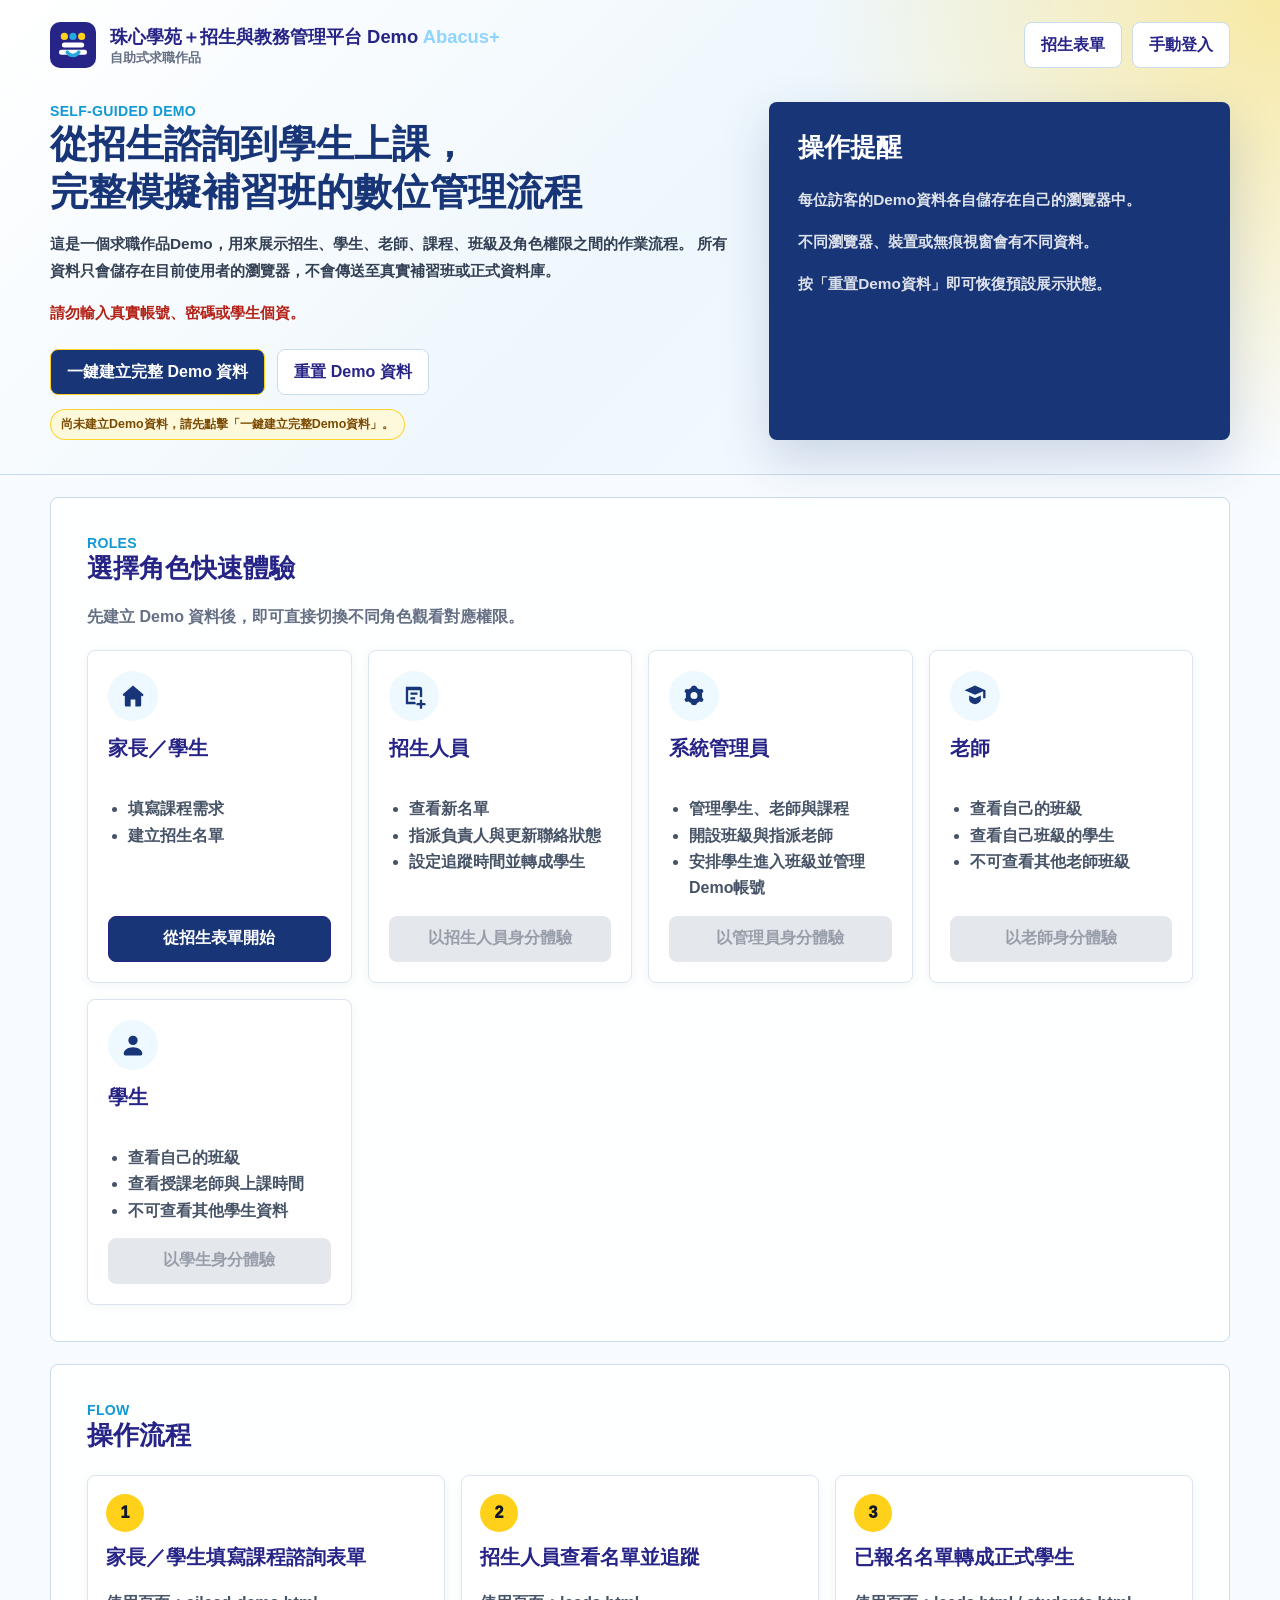
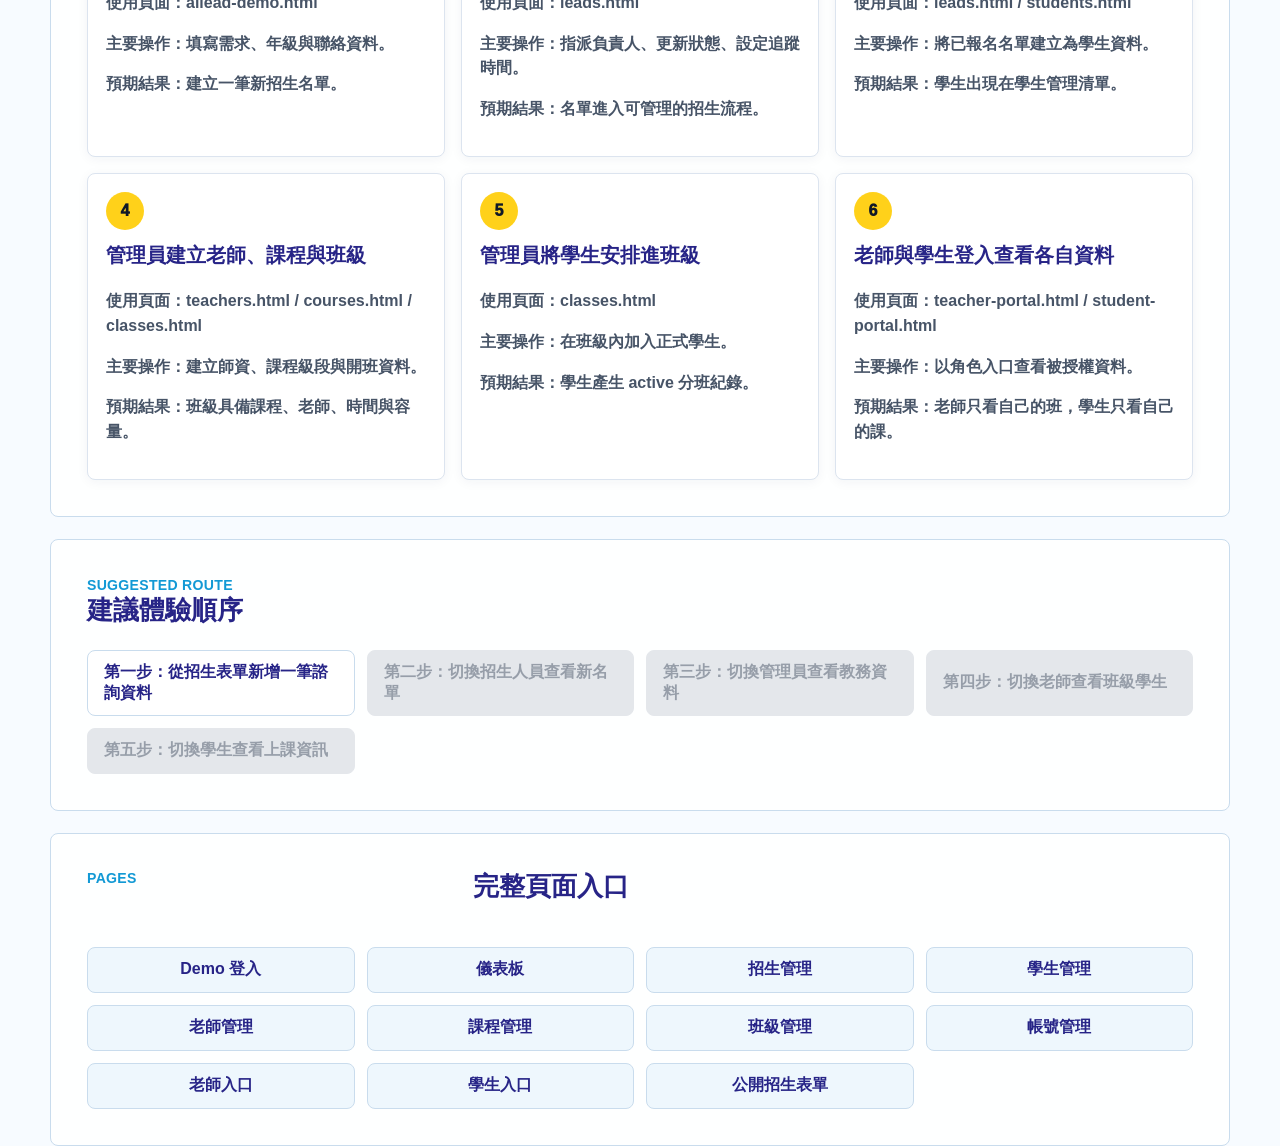
==== index.html @ d2df70af "Add complete V1 demo website" ====
<!DOCTYPE html>
<html lang="zh-Hant">
<head>
  <meta charset="UTF-8">
  <meta name="viewport" content="width=device-width, initial-scale=1.0">
  <title>珠心學苑＋招生與教務管理平台 Demo</title>
  <meta name="description" content="自助式求職 Demo，完整展示補習班從招生諮詢、學生管理、老師課程班級到角色權限入口的操作流程。">
  <link rel="icon" href="assets/favicon.svg" type="image/svg+xml">
  <link rel="stylesheet" href="css/design-tokens.css">
  <link rel="stylesheet" href="css/components.css">
  <link rel="stylesheet" href="css/demo-start.css">
</head>
<body>
  <header class="demo-hero">
    <nav class="demo-nav" aria-label="Demo 導覽">
      <a class="demo-brand" href="index.html">
        <img src="assets/favicon.svg" alt="" aria-hidden="true">
        <span><strong>珠心學苑＋招生與教務管理平台 Demo</strong><small>自助式求職作品</small></span>
      </a>
      <div class="demo-nav-actions">
        <a href="ailead-demo.html">招生表單</a>
        <a href="login.html">手動登入</a>
      </div>
    </nav>

    <section class="hero-grid">
      <div>
        <span class="eyebrow">SELF-GUIDED DEMO</span>
        <h1>從招生諮詢到學生上課，<br>完整模擬補習班的數位管理流程</h1>
        <p>
          這是一個求職作品Demo，用來展示招生、學生、老師、課程、班級及角色權限之間的作業流程。
          所有資料只會儲存在目前使用者的瀏覽器，不會傳送至真實補習班或正式資料庫。
        </p>
        <p class="warning">請勿輸入真實帳號、密碼或學生個資。</p>
        <div class="hero-actions">
          <button class="primary-button" id="seedButton" type="button">一鍵建立完整 Demo 資料</button>
          <button class="secondary-button" id="resetButton" type="button">重置 Demo 資料</button>
        </div>
        <div class="status-box" id="demoStatus" aria-live="polite"></div>
      </div>
      <aside class="hero-panel" aria-label="操作提醒">
        <h2>操作提醒</h2>
        <p>每位訪客的Demo資料各自儲存在自己的瀏覽器中。</p>
        <p>不同瀏覽器、裝置或無痕視窗會有不同資料。</p>
        <p>按「重置Demo資料」即可恢復預設展示狀態。</p>
      </aside>
    </section>
  </header>

  <main>
    <section class="section">
      <div class="section-heading">
        <span class="eyebrow">ROLES</span>
        <h2>選擇角色快速體驗</h2>
        <p>先建立 Demo 資料後，即可直接切換不同角色觀看對應權限。</p>
      </div>
      <div class="role-grid" id="roleCards">
        <article class="role-card">
          <h3>家長／學生</h3>
          <ul>
            <li>填寫課程需求</li>
            <li>建立招生名單</li>
          </ul>
          <a class="card-button" href="ailead-demo.html">從招生表單開始</a>
        </article>
        <article class="role-card">
          <h3>招生人員</h3>
          <ul>
            <li>查看新名單</li>
            <li>指派負責人與更新聯絡狀態</li>
            <li>設定追蹤時間並轉成學生</li>
          </ul>
          <button class="card-button" type="button" data-role-login="admissions">以招生人員身分體驗</button>
        </article>
        <article class="role-card">
          <h3>系統管理員</h3>
          <ul>
            <li>管理學生、老師與課程</li>
            <li>開設班級與指派老師</li>
            <li>安排學生進入班級並管理Demo帳號</li>
          </ul>
          <button class="card-button" type="button" data-role-login="admin">以管理員身分體驗</button>
        </article>
        <article class="role-card">
          <h3>老師</h3>
          <ul>
            <li>查看自己的班級</li>
            <li>查看自己班級的學生</li>
            <li>不可查看其他老師班級</li>
          </ul>
          <button class="card-button" type="button" data-role-login="teacher">以老師身分體驗</button>
        </article>
        <article class="role-card">
          <h3>學生</h3>
          <ul>
            <li>查看自己的班級</li>
            <li>查看授課老師與上課時間</li>
            <li>不可查看其他學生資料</li>
          </ul>
          <button class="card-button" type="button" data-role-login="student">以學生身分體驗</button>
        </article>
      </div>
      <p class="inline-message" id="roleMessage" aria-live="polite"></p>
    </section>

    <section class="section">
      <div class="section-heading">
        <span class="eyebrow">FLOW</span>
        <h2>操作流程</h2>
      </div>
      <div class="flow-list">
        <article>
          <span>1</span>
          <h3>家長／學生填寫課程諮詢表單</h3>
          <p><strong>使用頁面：</strong>ailead-demo.html</p>
          <p><strong>主要操作：</strong>填寫需求、年級與聯絡資料。</p>
          <p><strong>預期結果：</strong>建立一筆新招生名單。</p>
        </article>
        <article>
          <span>2</span>
          <h3>招生人員查看名單並追蹤</h3>
          <p><strong>使用頁面：</strong>leads.html</p>
          <p><strong>主要操作：</strong>指派負責人、更新狀態、設定追蹤時間。</p>
          <p><strong>預期結果：</strong>名單進入可管理的招生流程。</p>
        </article>
        <article>
          <span>3</span>
          <h3>已報名名單轉成正式學生</h3>
          <p><strong>使用頁面：</strong>leads.html / students.html</p>
          <p><strong>主要操作：</strong>將已報名名單建立為學生資料。</p>
          <p><strong>預期結果：</strong>學生出現在學生管理清單。</p>
        </article>
        <article>
          <span>4</span>
          <h3>管理員建立老師、課程與班級</h3>
          <p><strong>使用頁面：</strong>teachers.html / courses.html / classes.html</p>
          <p><strong>主要操作：</strong>建立師資、課程級段與開班資料。</p>
          <p><strong>預期結果：</strong>班級具備課程、老師、時間與容量。</p>
        </article>
        <article>
          <span>5</span>
          <h3>管理員將學生安排進班級</h3>
          <p><strong>使用頁面：</strong>classes.html</p>
          <p><strong>主要操作：</strong>在班級內加入正式學生。</p>
          <p><strong>預期結果：</strong>學生產生 active 分班紀錄。</p>
        </article>
        <article>
          <span>6</span>
          <h3>老師與學生登入查看各自資料</h3>
          <p><strong>使用頁面：</strong>teacher-portal.html / student-portal.html</p>
          <p><strong>主要操作：</strong>以角色入口查看被授權資料。</p>
          <p><strong>預期結果：</strong>老師只看自己的班，學生只看自己的課。</p>
        </article>
      </div>
    </section>

    <section class="section">
      <div class="section-heading">
        <span class="eyebrow">SUGGESTED ROUTE</span>
        <h2>建議體驗順序</h2>
      </div>
      <div class="route-grid">
        <a href="ailead-demo.html">第一步：從招生表單新增一筆諮詢資料</a>
        <button type="button" data-role-login="admissions">第二步：切換招生人員查看新名單</button>
        <button type="button" data-role-login="admin">第三步：切換管理員查看教務資料</button>
        <button type="button" data-role-login="teacher">第四步：切換老師查看班級學生</button>
        <button type="button" data-role-login="student">第五步：切換學生查看上課資訊</button>
      </div>
    </section>

    <section class="section page-links">
      <div class="section-heading">
        <span class="eyebrow">PAGES</span>
        <h2>完整頁面入口</h2>
      </div>
      <div>
        <a href="login.html">Demo 登入</a>
        <a href="dashboard.html">儀表板</a>
        <a href="leads.html">招生管理</a>
        <a href="students.html">學生管理</a>
        <a href="teachers.html">老師管理</a>
        <a href="courses.html">課程管理</a>
        <a href="classes.html">班級管理</a>
        <a href="accounts.html">帳號管理</a>
        <a href="teacher-portal.html">老師入口</a>
        <a href="student-portal.html">學生入口</a>
        <a href="ailead-demo.html">公開招生表單</a>
      </div>
    </section>
  </main>

  <script src="js/auth.js"></script>
  <script src="js/academic-data.js?v=20260724-academic-data"></script>
  <script src="js/demo-start.js"></script>
</body>
</html>
---- css/design-tokens.css ----
:root {
  --brand-navy: #173577;
  --brand-navy-deep: #10265c;
  --brand-blue: #3f5f9f;
  --brand-primary: #173577;
  --brand-primary-2: #3f5f9f;
  --brand-accent: #8fd3ff;
  --brand-warm: #ffd21f;
  --app-bg: #f3f3f3;
  --card-bg: #ffffff;
  --soft-blue: #edf3fb;
  --bg-main: #f3f3f3;
  --bg-card: #ffffff;
  --bg-soft: #edf3fb;
  --text-primary: #14234f;
  --text-main: #14234f;
  --text-body: #344054;
  --text-secondary: #667085;
  --text-muted: #667085;
  --border: #dce4ef;
  --border-soft: #dce4ef;
  --success: #16a34a;
  --warning: #f59e0b;
  --danger: #dc2626;
  --success-bg: #e7f8ed;
  --success-text: #23824a;
  --info-bg: #eaf1ff;
  --info-text: #2e64c5;
  --danger-bg: #fff0ee;
  --danger-text: #c83b2d;
  --info: #0ea5e9;
  --space-1: 4px;
  --space-2: 8px;
  --space-3: 12px;
  --space-4: 16px;
  --space-5: 20px;
  --space-6: 24px;
  --space-8: 32px;
  --space-10: 40px;
  --radius-sm: 8px;
  --radius-md: 12px;
  --radius-lg: 8px;
  --radius-xl: 12px;
  --shadow-soft: 0 2px 12px rgba(20, 35, 79, .05);
  --shadow-card: 0 2px 12px rgba(20, 35, 79, .06);
  --shadow-pop: 0 22px 58px rgba(20, 35, 79, .18);
  --transition: 160ms ease;
  --font-xs: .78rem;
  --font-sm: .9rem;
  --font-md: 1rem;
  --font-lg: 1.08rem;
  --font-xl: 1.25rem;
  --font-2xl: 1.65rem;
  --font-3xl: 1.65rem;
  --sidebar-width: 280px;
  --topbar-height: 82px;
}

* {
  box-sizing: border-box;
}

html {
  overflow-x: hidden;
}

body {
  color: var(--text-main);
  background: var(--bg-main);
  font-family: "Microsoft JhengHei", "PingFang TC", "Noto Sans TC", system-ui, sans-serif;
  letter-spacing: 0;
}
---- css/components.css ----
a,
button,
input,
select,
textarea {
  transition: border-color var(--transition), background var(--transition), color var(--transition), box-shadow var(--transition), transform var(--transition);
}

button:focus-visible,
a:focus-visible,
input:focus,
select:focus,
textarea:focus {
  outline: 4px solid rgba(143, 211, 255, .42);
  outline-offset: 3px;
}

.btn-primary,
.primary-button,
button[type="submit"],
.card-button,
.quick-link-card {
  border-radius: var(--radius-md);
}

.btn-primary,
button[type="submit"] {
  border: 1px solid var(--brand-primary);
  background: var(--brand-primary);
  color: #fff;
}

.btn-secondary,
.secondary-button,
.ghost-button {
  border: 1px solid var(--border-soft);
  background: #fff;
  color: var(--brand-primary);
}

button:disabled,
[aria-disabled="true"] {
  opacity: .56;
  cursor: not-allowed;
}

.panel,
.stat-card,
.quick-link-card,
.demo-note,
.portal-card,
.toolbar,
.detail-section,
.conversion-modal,
.drawer,
.student-picker-modal,
.class-drawer,
.role-card,
.flow-list article,
.hero-panel,
.login-card,
.account-card,
.demo-warning {
  border: 1px solid var(--border-soft) !important;
  border-radius: var(--radius-lg) !important;
  background: var(--bg-card) !important;
  box-shadow: var(--shadow-soft) !important;
}

input,
select,
textarea {
  min-height: 48px;
  border: 1px solid var(--border-soft) !important;
  border-radius: var(--radius-md) !important;
  background: #fff;
  color: var(--text-main);
}

label {
  color: var(--brand-primary);
  font-weight: 900;
}

table {
  width: 100%;
  border-collapse: separate;
  border-spacing: 0;
}

thead th {
  background: var(--bg-soft);
  color: #53647f;
  font-size: 13px;
  letter-spacing: 0;
  font-weight: 800;
}

tbody tr {
  background: #fff;
}

tbody tr:hover {
  background: #fbfdff;
}

th,
td {
  border-bottom: 1px solid var(--border-soft);
  padding: 14px 16px;
  color: var(--text-body);
  font-size: 14px;
}

.status-badge,
.badge,
[class*="status-"] {
  border-radius: 999px !important;
  padding: 6px 10px !important;
  display: inline-flex;
  align-items: center;
  gap: 6px;
  font-size: var(--font-xs);
  font-weight: 1000;
}

.status-new,
.status-open,
.status-active {
  background: #eaf7ff !important;
  color: #075985 !important;
}

.status-contacted,
.status-pending_contact,
.status-trial_booked {
  background: #fff7d6 !important;
  color: #854d0e !important;
}

.status-enrolled,
.status-in_progress,
.status-completed {
  background: #dcfce7 !important;
  color: #166534 !important;
}

.status-paused,
.status-withdrawn,
.status-cancelled,
.status-archived,
.status-not_interested {
  background: #fee2e2 !important;
  color: #991b1b !important;
}

.empty-state,
.no-result-state {
  min-height: 220px;
  border: 1px dashed var(--border-soft);
  border-radius: var(--radius-lg);
  display: grid;
  place-items: center;
  padding: var(--space-8);
  color: var(--text-muted);
  background: #fbfdff;
  text-align: center;
}
---- css/demo-start.css ----
:root {
  --ink: #272487;
  --blue: #1299d5;
  --gold: #ffd11a;
  --text: #172033;
  --muted: #667085;
  --line: #c9dced;
  --soft: #eef7fd;
  --white: #fff;
}

* {
  box-sizing: border-box;
}

body {
  margin: 0;
  color: var(--text);
  background: #f7fbff;
  font-family: "Noto Sans TC", "Microsoft JhengHei", Arial, sans-serif;
}

a {
  color: inherit;
}

button,
input,
select {
  font: inherit;
}

button,
a {
  -webkit-tap-highlight-color: transparent;
}

button:focus-visible,
a:focus-visible {
  outline: 4px solid rgba(255, 209, 26, .74);
  outline-offset: 3px;
}

.demo-hero {
  padding: 22px clamp(16px, 4vw, 48px) 34px;
  background:
    radial-gradient(circle at top right, rgba(255, 211, 42, .42), transparent 34%),
    linear-gradient(135deg, #ffffff 0%, #eef7fd 52%, #f8fbff 100%);
  border-bottom: 1px solid var(--line);
}

.demo-nav,
.hero-grid,
.section {
  width: min(1180px, 100%);
  margin: 0 auto;
}

.demo-nav {
  display: flex;
  align-items: center;
  justify-content: space-between;
  gap: 18px;
  margin-bottom: 34px;
}

.demo-brand {
  display: flex;
  align-items: center;
  gap: 14px;
  color: var(--ink);
  text-decoration: none;
}

.demo-brand img {
  width: 46px;
  height: 46px;
}

.demo-brand strong,
.demo-brand small {
  display: block;
}

.demo-brand strong {
  font-size: 1.15rem;
  letter-spacing: 0;
}

.demo-brand strong::after {
  content: " Abacus+";
  color: var(--brand-accent);
}

.demo-brand small {
  color: var(--muted);
  font-weight: 800;
  letter-spacing: 0;
}

.demo-nav-actions {
  display: flex;
  gap: 10px;
  flex-wrap: wrap;
}

.demo-nav-actions a,
.card-button,
.primary-button,
.secondary-button,
.route-grid a,
.route-grid button,
.page-links a {
  min-height: 46px;
  border: 1px solid var(--line);
  border-radius: 8px;
  padding: 11px 16px;
  display: inline-flex;
  align-items: center;
  justify-content: center;
  color: var(--ink);
  background: var(--white);
  font-weight: 900;
  letter-spacing: 0;
  text-decoration: none;
  cursor: pointer;
}

.hero-grid {
  display: grid;
  grid-template-columns: minmax(0, 1.2fr) minmax(320px, .8fr);
  gap: 28px;
  align-items: stretch;
}

.eyebrow {
  color: var(--blue);
  font-size: .88rem;
  font-weight: 900;
  letter-spacing: .02em;
}

h1,
h2,
h3,
p {
  margin-top: 0;
}

h1 {
  max-width: 760px;
  margin-bottom: 16px;
  color: var(--brand-primary);
  font-size: clamp(1.95rem, 3vw, 2.85rem);
  line-height: 1.24;
  letter-spacing: 0;
}

h2 {
  color: var(--ink);
  font-size: clamp(1.28rem, 2vw, 1.65rem);
  line-height: 1.32;
  letter-spacing: 0;
}

h3 {
  color: var(--ink);
  font-size: 1.25rem;
  letter-spacing: 0;
}

.hero-grid p {
  max-width: 760px;
  color: #344054;
  font-size: .96rem;
  font-weight: 800;
  line-height: 1.75;
  letter-spacing: 0;
}

.warning {
  color: #b42318 !important;
}

.hero-actions {
  display: flex;
  gap: 12px;
  flex-wrap: wrap;
  margin: 22px 0 14px;
}

.primary-button {
  border-color: var(--gold);
  background: var(--brand-primary);
  color: #fff;
}

.secondary-button {
  background: #fff;
}

.status-box,
.hero-panel,
.role-card,
.flow-list article,
.section,
.inline-message {
  border: 1px solid var(--line);
  border-radius: 8px;
  background: rgba(255, 255, 255, .9);
}

.status-box {
  padding: 14px 16px;
  font-weight: 900;
  letter-spacing: 0;
}

.status-box.is-ready {
  border-color: rgba(18, 153, 213, .45);
  background: #edf9ff;
  color: var(--ink);
}

.status-box.is-missing {
  border-color: rgba(255, 209, 26, .9);
  background: #fff9dc;
  color: #7a4a00;
}

.hero-panel {
  padding: 28px;
  border-color: rgba(23, 53, 119, .18) !important;
  background: #173577 !important;
  color: #fff !important;
  box-shadow: 0 20px 50px rgba(23, 53, 119, .18) !important;
}

.hero-panel h2 {
  max-width: 13em;
  margin-bottom: 22px;
  color: #fff !important;
}

.hero-panel p {
  color: rgba(255, 255, 255, .86) !important;
}

.section {
  margin-top: 22px;
  padding: clamp(20px, 4vw, 36px);
}

.section-heading {
  max-width: 760px;
  margin-bottom: 22px;
}

.section-heading p {
  color: var(--muted);
  font-weight: 800;
  letter-spacing: 0;
}

.role-grid {
  display: grid;
  grid-template-columns: repeat(auto-fit, minmax(220px, 1fr));
  gap: 16px;
}

.role-card {
  position: relative;
  padding: 20px;
  display: flex;
  flex-direction: column;
  gap: 14px;
}

.role-card::before {
  content: "";
  width: 50px;
  height: 50px;
  border-radius: 999px;
  display: grid;
  place-items: center;
  background: #edf9ff;
  background-color: #edf9ff;
  background-position: center;
  background-repeat: no-repeat;
  background-size: 28px 28px;
}

.role-card:nth-child(1)::before {
  background-image: url("data:image/svg+xml,%3Csvg viewBox='0 0 24 24' xmlns='http://www.w3.org/2000/svg'%3E%3Cpath fill='%23173577' d='M12 3 3.5 10.2a1 1 0 0 0 1.3 1.5L5 11.5V20a1 1 0 0 0 1 1h4v-6h4v6h4a1 1 0 0 0 1-1v-8.5l.2.2a1 1 0 1 0 1.3-1.5L12 3Z'/%3E%3C/svg%3E");
}

.role-card:nth-child(2)::before {
  background-color: #edf9ff;
  background-image: url("data:image/svg+xml,%3Csvg viewBox='0 0 24 24' xmlns='http://www.w3.org/2000/svg'%3E%3Cpath fill='%23173577' d='M5 4h12a2 2 0 0 1 2 2v7.1a6.5 6.5 0 0 0-2-.1V7H7v10h6.1a6.5 6.5 0 0 0 .6 2H5V4Zm4 5h6v2H9V9Zm0 4h4v2H9v-2Zm9 2a1 1 0 0 1 1 1v2h2a1 1 0 1 1 0 2h-2v2a1 1 0 1 1-2 0v-2h-2a1 1 0 1 1 0-2h2v-2a1 1 0 0 1 1-1Z'/%3E%3C/svg%3E");
}

.role-card:nth-child(3)::before {
  background-color: #edf9ff;
  background-image: url("data:image/svg+xml,%3Csvg viewBox='0 0 24 24' xmlns='http://www.w3.org/2000/svg'%3E%3Cpath fill='%23173577' d='M12 3a3 3 0 0 1 2.9 2.25 7.3 7.3 0 0 1 1.75 1L19 5.9l1.2 2.1-1.45 1.85c.16.52.25 1.06.25 1.65s-.09 1.13-.25 1.65L20.2 15 19 17.1l-2.35-.35a7.3 7.3 0 0 1-1.75 1A3 3 0 0 1 12 20a3 3 0 0 1-2.9-2.25 7.3 7.3 0 0 1-1.75-1L5 17.1 3.8 15l1.45-1.85A5.7 5.7 0 0 1 5 11.5c0-.59.09-1.13.25-1.65L3.8 8 5 5.9l2.35.35a7.3 7.3 0 0 1 1.75-1A3 3 0 0 1 12 3Zm0 5.5a3 3 0 1 0 0 6 3 3 0 0 0 0-6Z'/%3E%3C/svg%3E");
}

.role-card:nth-child(4)::before {
  background-color: #edf9ff;
  background-image: url("data:image/svg+xml,%3Csvg viewBox='0 0 24 24' xmlns='http://www.w3.org/2000/svg'%3E%3Cpath fill='%23173577' d='M12 3 3 7l9 4 7-3.1V14h2V7L12 3Zm-5 8.5V15c0 2.2 3 4 5 4s5-1.8 5-4v-3.5L12 14l-5-2.5Z'/%3E%3C/svg%3E");
}

.role-card:nth-child(5)::before {
  background-color: #edf9ff;
  background-image: url("data:image/svg+xml,%3Csvg viewBox='0 0 24 24' xmlns='http://www.w3.org/2000/svg'%3E%3Cpath fill='%23173577' d='M12 4a4 4 0 1 1 0 8 4 4 0 0 1 0-8Zm0 10c4.4 0 8 2.5 8 5.5A1.5 1.5 0 0 1 18.5 21h-13A1.5 1.5 0 0 1 4 19.5C4 16.5 7.6 14 12 14Z'/%3E%3C/svg%3E");
}

.role-card ul {
  margin: 0;
  padding-left: 20px;
  color: #475467;
  font-weight: 800;
  line-height: 1.65;
  letter-spacing: 0;
}

.role-card .card-button {
  margin-top: auto;
  width: 100%;
  background: var(--brand-primary);
  color: #fff;
  border-color: var(--ink);
}

.role-card .card-button[disabled],
.route-grid button[disabled] {
  background: #d0d5dd;
  border-color: #d0d5dd;
  color: #475467;
  cursor: not-allowed;
}

.inline-message {
  margin: 18px 0 0;
  padding: 14px 16px;
  color: var(--ink);
  font-weight: 900;
  letter-spacing: 0;
}

.inline-message:empty {
  display: none;
}

.flow-list {
  display: grid;
  grid-template-columns: repeat(auto-fit, minmax(280px, 1fr));
  gap: 16px;
}

.flow-list article {
  padding: 18px;
}

.flow-list article > span {
  width: 38px;
  height: 38px;
  margin-bottom: 12px;
  display: grid;
  place-items: center;
  border-radius: 999px;
  background: var(--gold);
  color: #101828;
  font-weight: 1000;
}

.flow-list p {
  color: #475467;
  font-weight: 800;
  line-height: 1.55;
  letter-spacing: 0;
}

.route-grid,
.page-links div {
  display: grid;
  grid-template-columns: repeat(auto-fit, minmax(230px, 1fr));
  gap: 12px;
}

.route-grid a,
.route-grid button {
  text-align: left;
  justify-content: flex-start;
}

.page-links a {
  background: var(--soft);
}

@media (max-width: 820px) {
  .demo-nav,
  .hero-grid {
    grid-template-columns: 1fr;
  }

  .demo-nav {
    align-items: flex-start;
    flex-direction: column;
    margin-bottom: 34px;
  }

  .demo-nav-actions a,
  .hero-actions button {
    width: 100%;
  }
}
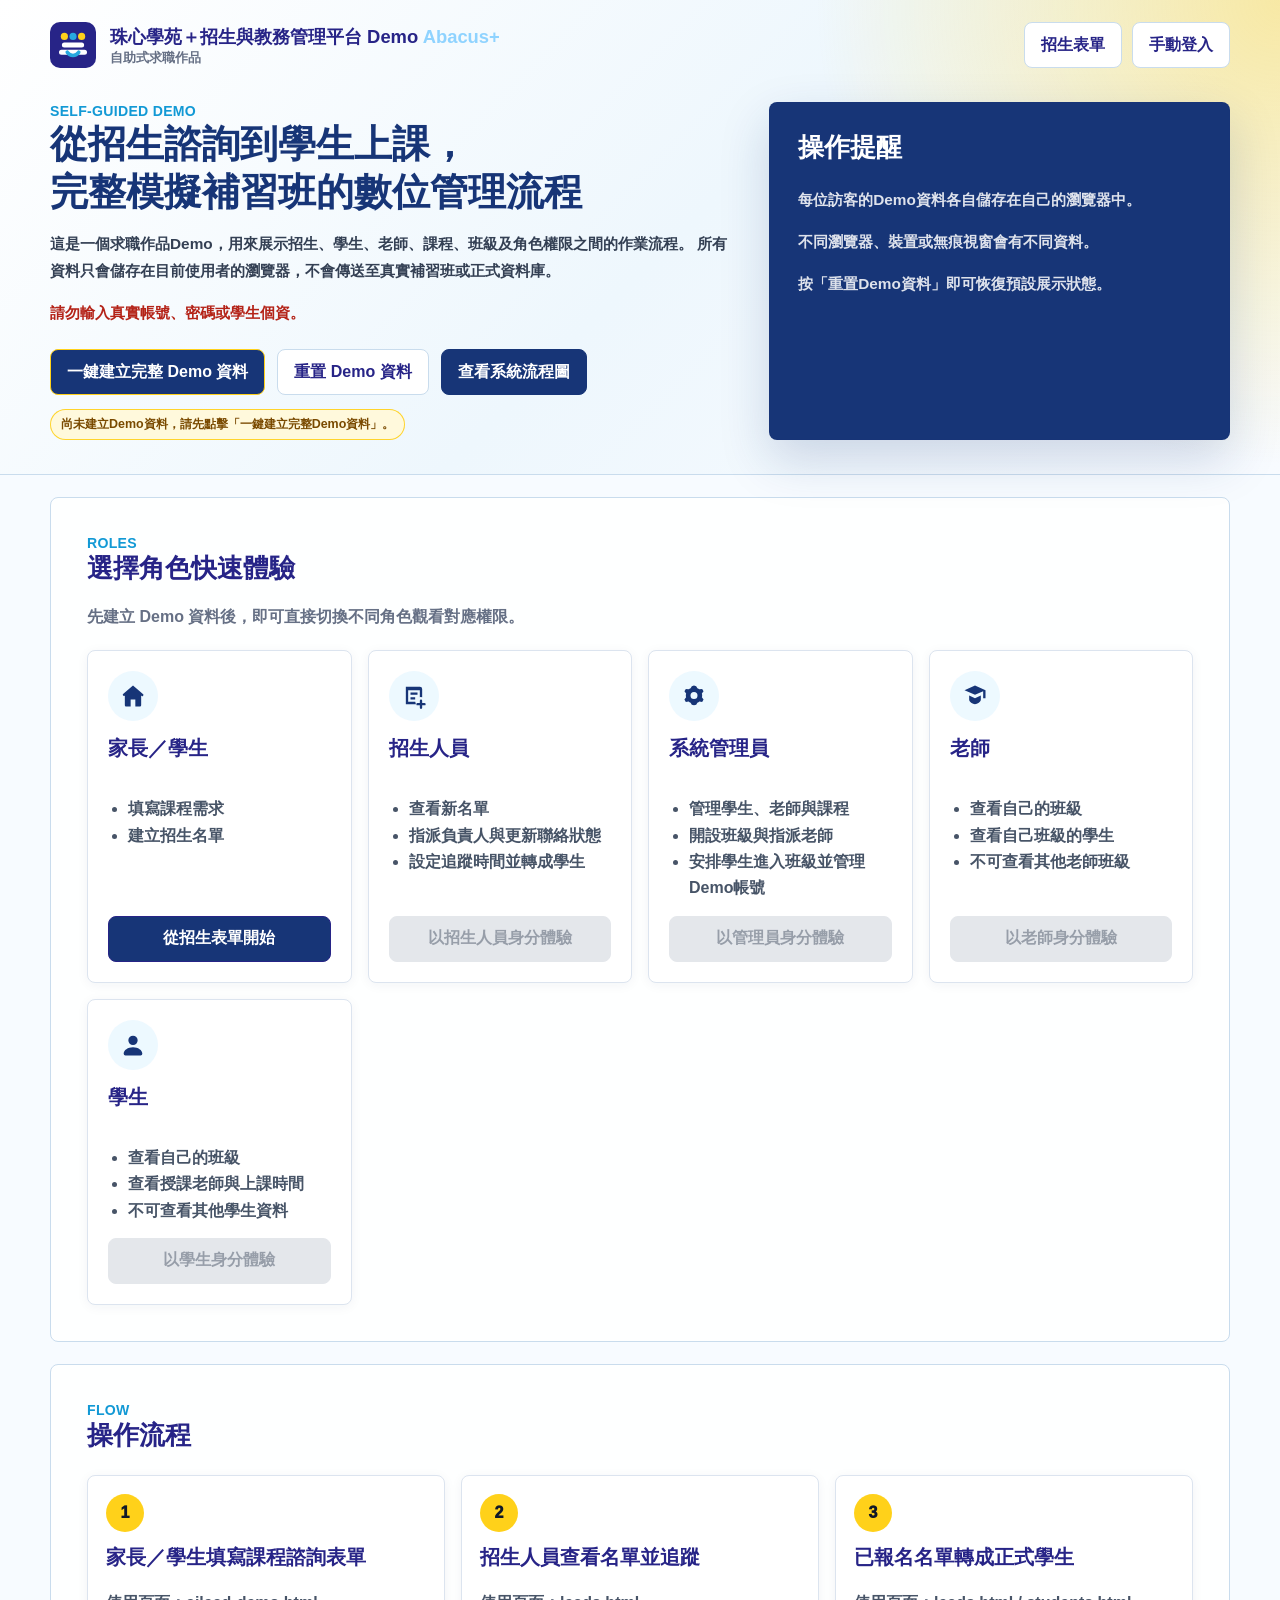
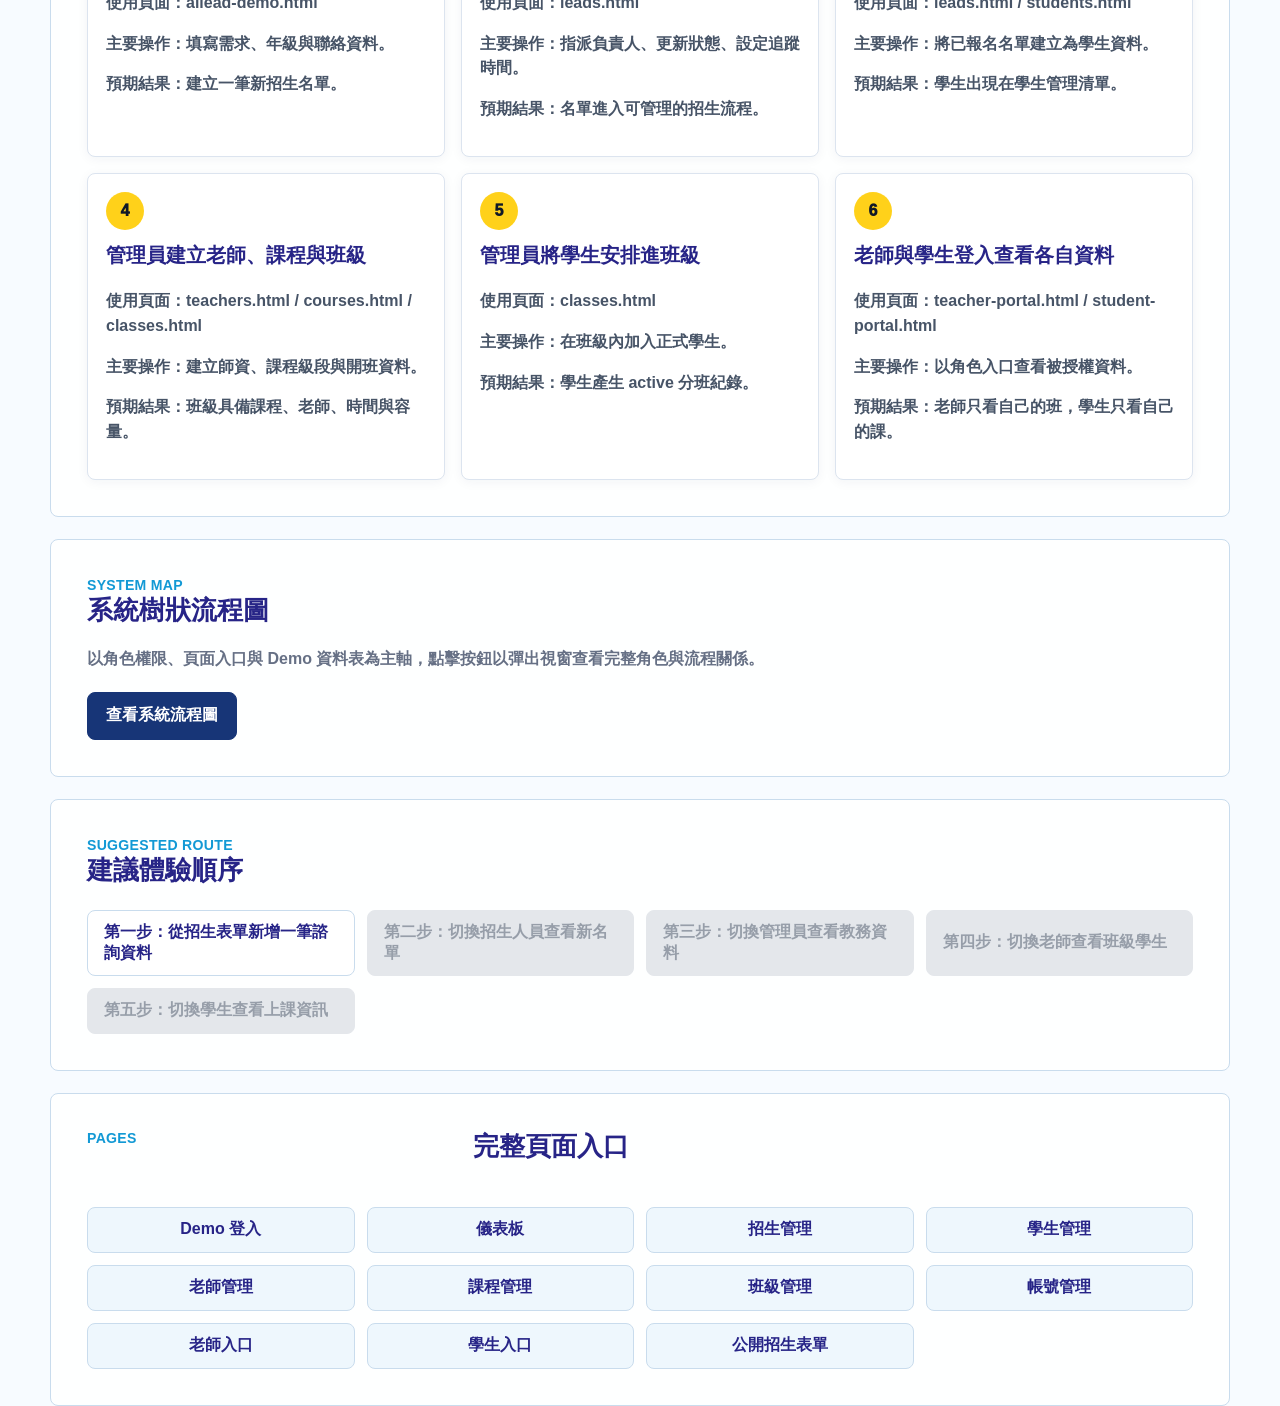
==== commit 7b645bc1: "Improve dashboard responsive layout 修正後台頁面破版與操作體驗 Adjust responsive layout, modal spacing and mobile" ====
--- a/index.html
+++ b/index.html
@@ -8,7 +8,7 @@
   <link rel="icon" href="assets/favicon.svg" type="image/svg+xml">
   <link rel="stylesheet" href="css/design-tokens.css">
   <link rel="stylesheet" href="css/components.css">
-  <link rel="stylesheet" href="css/demo-start.css">
+  <link rel="stylesheet" href="css/demo-start.css?v=20260724-flow-images">
 </head>
 <body>
   <header class="demo-hero">
@@ -35,6 +35,7 @@
         <div class="hero-actions">
           <button class="primary-button" id="seedButton" type="button">一鍵建立完整 Demo 資料</button>
           <button class="secondary-button" id="resetButton" type="button">重置 Demo 資料</button>
+          <button class="flow-map-button" type="button" data-flow-open>查看系統流程圖</button>
         </div>
         <div class="status-box" id="demoStatus" aria-live="polite"></div>
       </div>
@@ -152,6 +153,46 @@
           <p><strong>預期結果：</strong>老師只看自己的班，學生只看自己的課。</p>
         </article>
       </div>
+    </section>
+
+    <section class="section system-flow-section">
+      <div class="section-heading">
+        <span class="eyebrow">SYSTEM MAP</span>
+        <h2>系統樹狀流程圖</h2>
+        <p>以角色權限、頁面入口與 Demo 資料表為主軸，點擊按鈕以彈出視窗查看完整角色與流程關係。</p>
+      </div>
+
+      <button class="flow-map-button" type="button" data-flow-open>查看系統流程圖</button>
+
+      <dialog class="flow-map-dialog" id="flowMapDialog" aria-labelledby="flowMapDialogTitle">
+        <div class="flow-map-modal">
+          <div class="flow-map-modal-header">
+            <div>
+              <span class="eyebrow">SYSTEM MAP</span>
+              <h2 id="flowMapDialogTitle">系統樹狀流程圖</h2>
+            </div>
+            <button class="flow-map-close" type="button" data-flow-close aria-label="關閉流程圖">×</button>
+          </div>
+
+          <div class="flow-image-viewer" data-flow-viewer>
+            <figure class="flow-image-slide is-active" data-flow-slide>
+              <img src="assets/images/system-flow%20(1).png" alt="系統樹狀流程圖 1">
+            </figure>
+            <figure class="flow-image-slide" data-flow-slide>
+              <img src="assets/images/system-flow%20(2).png" alt="系統樹狀流程圖 2">
+            </figure>
+            <figure class="flow-image-slide" data-flow-slide>
+              <img src="assets/images/system-flow%20(3).png" alt="系統樹狀流程圖 3">
+            </figure>
+            <div class="flow-image-controls" aria-label="流程圖切換">
+              <button type="button" data-flow-prev>上一張</button>
+              <span data-flow-counter>1 / 3</span>
+              <button type="button" data-flow-next>下一張</button>
+            </div>
+          </div>
+        </div>
+      </dialog>
+
     </section>
 
     <section class="section">
@@ -191,6 +232,6 @@
 
   <script src="js/auth.js"></script>
   <script src="js/academic-data.js?v=20260724-academic-data"></script>
-  <script src="js/demo-start.js"></script>
+  <script src="js/demo-start.js?v=20260724-flow-images"></script>
 </body>
 </html>
--- a/css/demo-start.css
+++ b/css/demo-start.css
@@ -380,6 +380,243 @@
   letter-spacing: 0;
 }
 
+.system-flow-section {
+  overflow: hidden;
+}
+
+.flow-map-button {
+  min-height: 48px;
+  border: 1px solid var(--brand-primary);
+  border-radius: 8px;
+  padding: 12px 18px;
+  color: #fff;
+  background: var(--brand-primary);
+  font-weight: 900;
+}
+
+.hero-actions .flow-map-button {
+  min-height: 46px;
+  padding: 11px 16px;
+}
+
+.flow-map-dialog {
+  width: min(1120px, calc(100vw - 32px));
+  max-height: min(860px, calc(100vh - 32px));
+  border: 1px solid var(--line);
+  border-radius: 16px;
+  padding: 0;
+  color: var(--text);
+  background: #fff;
+  box-shadow: 0 28px 70px rgba(23, 53, 119, .28);
+}
+
+.flow-map-dialog::backdrop {
+  background: rgba(23, 53, 119, .38);
+  backdrop-filter: blur(3px);
+}
+
+.flow-map-modal {
+  max-height: inherit;
+  overflow: visible;
+}
+
+.flow-map-modal-header {
+  position: sticky;
+  top: 0;
+  z-index: 1;
+  min-height: 76px;
+  border-bottom: 1px solid var(--line);
+  display: flex;
+  align-items: center;
+  justify-content: space-between;
+  gap: 16px;
+  padding: 18px 22px;
+  background: #fff;
+}
+
+.flow-map-modal-header h2 {
+  margin: 2px 0 0;
+}
+
+.flow-map-close {
+  width: 42px;
+  height: 42px;
+  border: 1px solid var(--line);
+  border-radius: 999px;
+  display: grid;
+  place-items: center;
+  color: var(--ink);
+  background: #fff;
+  font-size: 28px;
+  line-height: 1;
+  font-weight: 800;
+}
+
+.flow-image-viewer {
+  padding: 18px;
+  background: #f8fbff;
+}
+
+.flow-image-slide {
+  margin: 0;
+  display: none;
+  place-items: center;
+  min-height: min(68vh, 640px);
+  border: 1px solid var(--line);
+  border-radius: 8px;
+  background: #fff;
+}
+
+.flow-image-slide.is-active {
+  display: grid;
+}
+
+.flow-image-slide img {
+  display: block;
+  width: 100%;
+  max-width: 100%;
+  max-height: min(68vh, 640px);
+  object-fit: contain;
+}
+
+.flow-image-controls {
+  margin-top: 14px;
+  display: flex;
+  align-items: center;
+  justify-content: center;
+  gap: 12px;
+}
+
+.flow-image-controls button {
+  min-height: 42px;
+  border: 1px solid var(--line);
+  border-radius: 8px;
+  padding: 9px 14px;
+  color: var(--ink);
+  background: #fff;
+  font-weight: 900;
+}
+
+.flow-image-controls span {
+  min-width: 64px;
+  color: var(--muted);
+  font-weight: 900;
+  text-align: center;
+}
+
+.flow-tree {
+  padding: 22px;
+  background:
+    linear-gradient(rgba(18, 153, 213, .06) 1px, transparent 1px),
+    linear-gradient(90deg, rgba(18, 153, 213, .06) 1px, transparent 1px),
+    #f8fbff;
+  background-size: 28px 28px;
+}
+
+.flow-tree-row {
+  display: grid;
+  place-items: center;
+  margin-bottom: 14px;
+}
+
+.flow-tree-node,
+.flow-tree-card,
+.flow-process article {
+  border: 1px solid var(--line);
+  border-radius: 8px;
+  background: #fff;
+  box-shadow: 0 2px 12px rgba(20, 35, 79, .06);
+}
+
+.flow-tree-node {
+  min-width: min(100%, 360px);
+  padding: 14px 18px;
+  text-align: center;
+}
+
+.flow-tree-node strong,
+.flow-tree-node span,
+.flow-process strong,
+.flow-process small {
+  display: block;
+}
+
+.flow-tree-node strong,
+.flow-tree-card h3,
+.flow-process strong {
+  color: var(--ink);
+}
+
+.flow-tree-node span,
+.flow-tree-card p,
+.flow-tree-card li,
+.flow-process small {
+  color: var(--muted);
+  font-weight: 800;
+}
+
+.flow-tree-node.is-decision {
+  border-color: var(--gold);
+  background: #fff9dc;
+}
+
+.flow-tree-branches {
+  position: relative;
+  display: grid;
+  grid-template-columns: repeat(auto-fit, minmax(210px, 1fr));
+  gap: 14px;
+  margin: 18px 0 22px;
+}
+
+.flow-tree-card {
+  padding: 16px;
+}
+
+.flow-tree-card h3 {
+  margin-bottom: 8px;
+  font-size: 1.05rem;
+}
+
+.flow-tree-card p {
+  margin-bottom: 12px;
+  line-height: 1.55;
+}
+
+.flow-tree-card ul {
+  margin: 0;
+  padding-left: 18px;
+  line-height: 1.55;
+}
+
+.flow-tree-card.is-public { border-top: 5px solid #8fd3ff; }
+.flow-tree-card.is-admissions { border-top: 5px solid var(--gold); }
+.flow-tree-card.is-admin { border-top: 5px solid #b8a9ff; }
+.flow-tree-card.is-teacher { border-top: 5px solid #83e6b0; }
+.flow-tree-card.is-student { border-top: 5px solid #c7a6ff; }
+
+.flow-process {
+  display: grid;
+  grid-template-columns: repeat(auto-fit, minmax(150px, 1fr));
+  gap: 10px;
+}
+
+.flow-process article {
+  min-height: 118px;
+  padding: 14px;
+}
+
+.flow-process span {
+  width: 30px;
+  height: 30px;
+  margin-bottom: 10px;
+  border-radius: 999px;
+  display: grid;
+  place-items: center;
+  color: #101828;
+  background: var(--gold);
+  font-weight: 1000;
+}
+
 .route-grid,
 .page-links div {
   display: grid;
@@ -413,4 +650,14 @@
   .hero-actions button {
     width: 100%;
   }
-}
+
+  .flow-map-dialog {
+    width: calc(100vw - 20px);
+    max-height: calc(100vh - 20px);
+  }
+
+  .flow-map-modal-header,
+  .flow-tree {
+    padding: 16px;
+  }
+}
